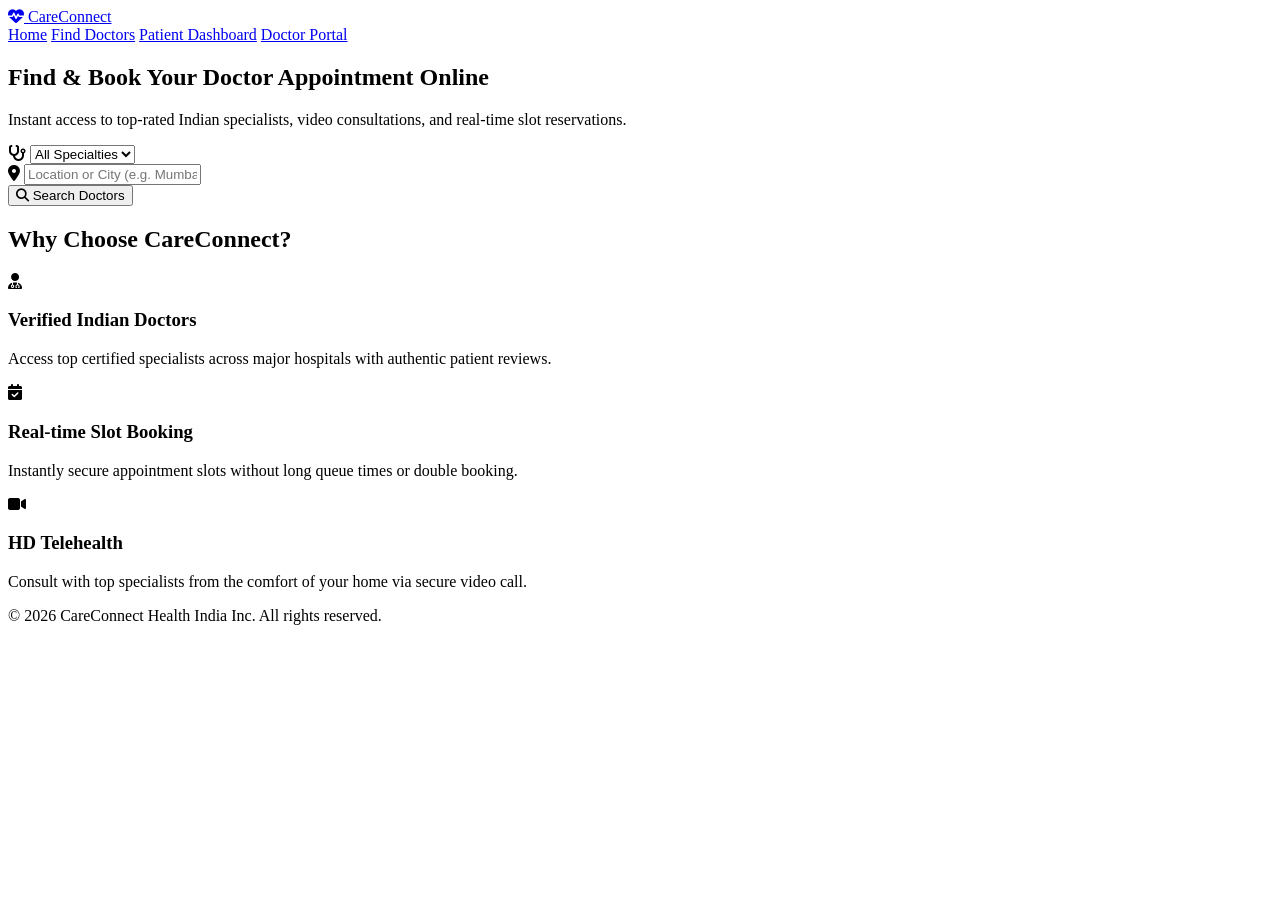
==== index.html @ 7d6b275c "Add files via upload" ====
<!DOCTYPE html>
<html lang="en">
<head>
  <meta charset="UTF-8">
  <meta name="viewport" content="width=device-width, initial-scale=1.0">
  <title>CareConnect - Home</title>
  <link rel="stylesheet" href="css/styles.css">
  <link rel="stylesheet" href="https://cdnjs.cloudflare.com/ajax/libs/font-awesome/6.4.0/css/all.min.css">
</head>
<body>
  <header>
    <div class="nav-container">
      <a href="index.html" class="logo"><i class="fa-solid fa-heart-pulse"></i> CareConnect</a>
      <nav class="nav-links">
        <a href="index.html" class="nav-btn active">Home</a>
        <a href="doctors.html" class="nav-btn">Find Doctors</a>
        <a href="patient-dashboard.html" class="nav-btn">Patient Dashboard</a>
        <a href="doctor-dashboard.html" class="nav-btn">Doctor Portal</a>
      </nav>
    </div>
  </header>

  <main class="container">
    <section class="hero">
      <h1>Find & Book Your Doctor Appointment Online</h1>
      <p>Instant access to top-rated Indian specialists, video consultations, and real-time slot reservations.</p>
      
      <form class="search-box" action="doctors.html" method="GET">
        <div class="input-group">
          <i class="fa-solid fa-stethoscope"></i>
          <select name="specialty" id="specialty-select">
            <option value="all">All Specialties</option>
            <option value="Cardiology">Cardiology</option>
            <option value="Dermatology">Dermatology</option>
            <option value="Pediatrics">Pediatrics</option>
            <option value="Neurology">Neurology</option>
            <option value="Orthopedics">Orthopedics</option>
          </select>
        </div>
        <div class="input-group">
          <i class="fa-solid fa-location-dot"></i>
          <input type="text" placeholder="Location or City (e.g. Mumbai, New Delhi, Bangalore)" name="location">
        </div>
        <button type="submit" class="btn"><i class="fa-solid fa-magnifying-glass"></i> Search Doctors</button>
      </form>
    </section>

    <section class="features">
      <h2>Why Choose CareConnect?</h2>
      <div class="grid-3">
        <div class="card feature-card">
          <i class="fa-solid fa-user-doctor feature-icon"></i>
          <h3>Verified Indian Doctors</h3>
          <p>Access top certified specialists across major hospitals with authentic patient reviews.</p>
        </div>
        <div class="card feature-card">
          <i class="fa-solid fa-calendar-check feature-icon"></i>
          <h3>Real-time Slot Booking</h3>
          <p>Instantly secure appointment slots without long queue times or double booking.</p>
        </div>
        <div class="card feature-card">
          <i class="fa-solid fa-video feature-icon"></i>
          <h3>HD Telehealth</h3>
          <p>Consult with top specialists from the comfort of your home via secure video call.</p>
        </div>
      </div>
    </section>
  </main>

  <footer>
    <p>&copy; 2026 CareConnect Health India Inc. All rights reserved.</p>
  </footer>
</body>
</html>
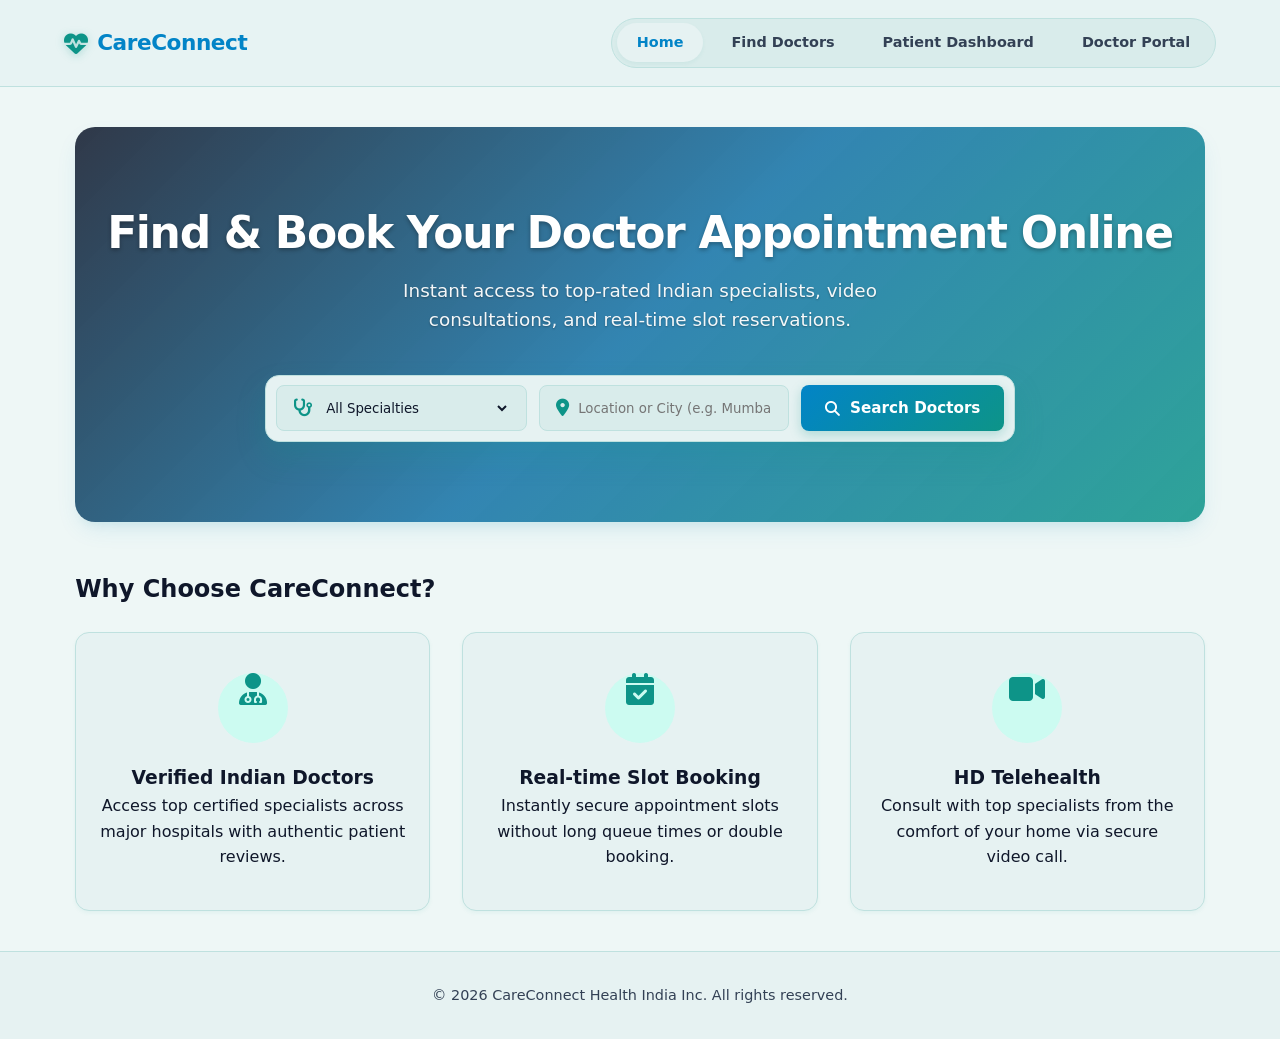
==== commit 211e19fa: "commit" ====
--- a/index.html
+++ b/index.html
@@ -4,7 +4,7 @@
   <meta charset="UTF-8">
   <meta name="viewport" content="width=device-width, initial-scale=1.0">
   <title>CareConnect - Home</title>
-  <link rel="stylesheet" href="css/styles.css">
+  <link rel="stylesheet" href="styles.css">
   <link rel="stylesheet" href="https://cdnjs.cloudflare.com/ajax/libs/font-awesome/6.4.0/css/all.min.css">
 </head>
 <body>
@@ -71,4 +71,4 @@
     <p>&copy; 2026 CareConnect Health India Inc. All rights reserved.</p>
   </footer>
 </body>
-</html>+</html>
--- a/styles.css
+++ b/styles.css
@@ -0,0 +1,513 @@
+/* ==========================================================================
+   CareConnect - Clinical Hospital Theme (Indian Medical UI System)
+   ========================================================================== */
+
+@import url('https://fonts.googleapis.com/css2?family=Plus+Jakarta+Sans:wght@400;500;600;700;800&display=swap');
+
+:root {
+  /* Primary Clinical Colors */
+  --primary: #0284c7;           /* Deep Medical Blue */
+  --primary-hover: #0369a1;     
+  --primary-light: #dbeafe;    
+  
+  --secondary: #0d9488;         /* Clinical Teal/Emerald */
+  --secondary-hover: #0f766e;   
+  --secondary-light: #ccfbf1;   
+  
+  /* Gradients */
+  --accent-gradient: linear-gradient(135deg, #0284c7 0%, #0d9488 100%);
+  --hero-overlay: linear-gradient(135deg, rgba(15, 23, 42, 0.85) 0%, rgba(3, 105, 161, 0.8) 50%, rgba(13, 148, 136, 0.85) 100%);
+  
+  /* Hospital Environment Backgrounds (Soft Colored Tints) */
+  --bg-main: #eef7f6;           /* Soft Medical Mint-Teal Tint */
+  --surface: #e6f2f2;          /* Light Ice-Teal Surface Color */
+  --surface-glass: rgba(230, 242, 242, 0.92);
+  --input-bg: #d9eceb;         /* Slightly darker tint for inputs */
+  
+  /* Text & Borders */
+  --text-main: #0f172a;
+  --text-muted: #334155;
+  --border: #bfe1df;            /* Soft Teal Border */
+  
+  /* Status Colors */
+  --success-bg: #d1fae5;
+  --success-text: #047857;
+  --warning-bg: #fef3c7;
+  --warning-text: #b45309;
+
+  /* Elevation & Effects */
+  --shadow-sm: 0 2px 4px rgba(13, 148, 136, 0.06);
+  --shadow-md: 0 10px 25px -5px rgba(2, 132, 199, 0.12), 0 8px 10px -6px rgba(13, 148, 136, 0.08);
+  --shadow-lg: 0 20px 30px -10px rgba(15, 23, 42, 0.2);
+  --radius-sm: 8px;
+  --radius-md: 14px;
+  --radius-lg: 20px;
+  --transition: all 0.25s cubic-bezier(0.4, 0, 0.2, 1);
+}
+
+/* Base Styles */
+* {
+  box-sizing: border-box;
+  margin: 0;
+  padding: 0;
+  font-family: 'Plus Jakarta Sans', system-ui, -apple-system, sans-serif;
+}
+
+body {
+  background-color: var(--bg-main);
+  color: var(--text-main);
+  line-height: 1.6;
+  display: flex;
+  flex-direction: column;
+  min-height: 100vh;
+}
+
+/* Navigation Header */
+header {
+  background: var(--surface-glass);
+  backdrop-filter: blur(12px);
+  -webkit-backdrop-filter: blur(12px);
+  border-bottom: 1px solid var(--border);
+  position: sticky;
+  top: 0;
+  z-index: 100;
+}
+
+.nav-container {
+  max-width: 1200px;
+  margin: 0 auto;
+  display: flex;
+  justify-content: space-between;
+  align-items: center;
+  padding: 1.1rem 1.5rem;
+}
+
+.logo {
+  font-size: 1.35rem;
+  font-weight: 800;
+  color: var(--primary);
+  text-decoration: none;
+  display: flex;
+  align-items: center;
+  gap: 0.6rem;
+  letter-spacing: -0.02em;
+}
+
+.logo i {
+  font-size: 1.5rem;
+  color: var(--secondary);
+  filter: drop-shadow(0 2px 4px rgba(13, 148, 136, 0.3));
+}
+
+.nav-links {
+  display: flex;
+  gap: 0.5rem;
+  background: var(--input-bg);
+  padding: 0.3rem;
+  border-radius: 99px;
+  border: 1px solid var(--border);
+}
+
+.nav-btn {
+  text-decoration: none;
+  padding: 0.5rem 1.25rem;
+  font-weight: 600;
+  font-size: 0.9rem;
+  color: var(--text-muted);
+  border-radius: 99px;
+  transition: var(--transition);
+}
+
+.nav-btn.active, .nav-btn:hover {
+  background: var(--surface);
+  color: var(--primary);
+  box-shadow: var(--shadow-sm);
+}
+
+.container {
+  max-width: 1200px;
+  margin: 2.5rem auto;
+  padding: 0 1.5rem;
+  flex: 1;
+}
+
+/* Hero Section with Online Medical Background */
+.hero {
+  text-align: center;
+  padding: 5rem 2rem;
+  background: var(--hero-overlay), 
+              url('https://images.unsplash.com/photo-1629909613654-28e377c37b09?auto=format&fit=crop&q=80&w=1600') center/cover no-repeat;
+  color: white;
+  border-radius: var(--radius-lg);
+  box-shadow: var(--shadow-md);
+  margin-bottom: 3rem;
+  position: relative;
+  overflow: hidden;
+}
+
+.hero h1 {
+  font-size: 2.75rem;
+  font-weight: 800;
+  line-height: 1.2;
+  margin-bottom: 1rem;
+  letter-spacing: -0.03em;
+  text-shadow: 0 2px 4px rgba(0,0,0,0.3);
+}
+
+.hero p {
+  color: rgba(255, 255, 255, 0.95);
+  font-size: 1.15rem;
+  max-width: 600px;
+  margin: 0 auto;
+  text-shadow: 0 1px 2px rgba(0,0,0,0.3);
+}
+
+/* Search Bar */
+.search-box {
+  display: flex;
+  gap: 0.75rem;
+  max-width: 750px;
+  margin: 2.5rem auto 0;
+  background: var(--surface);
+  padding: 0.6rem;
+  border-radius: var(--radius-md);
+  box-shadow: 0 15px 30px rgba(13, 148, 136, 0.2);
+  border: 1px solid var(--border);
+}
+
+.input-group {
+  flex: 1;
+  display: flex;
+  align-items: center;
+  background: var(--input-bg);
+  border: 1px solid var(--border);
+  border-radius: var(--radius-sm);
+  padding: 0 1rem;
+}
+
+.input-group i {
+  color: var(--secondary);
+  margin-right: 0.6rem;
+  font-size: 1.1rem;
+}
+
+.input-group select, .input-group input {
+  border: none;
+  outline: none;
+  width: 100%;
+  padding: 0.85rem 0;
+  background: transparent;
+  font-weight: 500;
+  color: var(--text-main);
+}
+
+/* Feature Cards */
+.grid-3 {
+  display: grid;
+  grid-template-columns: repeat(auto-fit, minmax(280px, 1fr));
+  gap: 2rem;
+  margin-top: 1.5rem;
+}
+
+.card {
+  background: var(--surface);
+  border: 1px solid var(--border);
+  border-radius: var(--radius-md);
+  padding: 1.75rem;
+  box-shadow: var(--shadow-sm);
+  transition: var(--transition);
+}
+
+.card:hover {
+  transform: translateY(-4px);
+  box-shadow: var(--shadow-md);
+  border-color: var(--secondary);
+}
+
+.feature-card {
+  text-align: center;
+  padding: 2.5rem 1.5rem;
+}
+
+.feature-icon {
+  font-size: 2rem;
+  color: var(--secondary);
+  background: var(--secondary-light);
+  width: 70px;
+  height: 70px;
+  line-height: 70px;
+  border-radius: 50%;
+  margin: 0 auto 1.25rem;
+}
+
+/* Buttons */
+.btn {
+  background: var(--accent-gradient);
+  color: white;
+  border: none;
+  padding: 0.8rem 1.5rem;
+  border-radius: var(--radius-sm);
+  cursor: pointer;
+  font-weight: 600;
+  font-size: 0.95rem;
+  text-decoration: none;
+  display: inline-flex;
+  align-items: center;
+  justify-content: center;
+  gap: 0.6rem;
+  transition: var(--transition);
+  box-shadow: 0 4px 12px rgba(13, 148, 136, 0.25);
+}
+
+.btn:hover {
+  transform: translateY(-2px);
+  box-shadow: 0 6px 20px rgba(13, 148, 136, 0.35);
+}
+
+.btn-secondary {
+  background: var(--input-bg);
+  color: var(--text-main);
+  border: 1px solid var(--border);
+  box-shadow: none;
+}
+
+.btn-secondary:hover {
+  background: var(--primary-light);
+  color: var(--primary);
+  box-shadow: var(--shadow-sm);
+}
+
+/* Doctor Cards with Dynamic Image Profile Support */
+.search-header {
+  display: flex;
+  justify-content: space-between;
+  align-items: center;
+  margin-bottom: 2rem;
+}
+
+.filter-bar select {
+  padding: 0.65rem 1.25rem;
+  border: 1px solid var(--border);
+  border-radius: var(--radius-sm);
+  background: var(--surface);
+  font-weight: 600;
+  color: var(--text-main);
+  outline: none;
+  box-shadow: var(--shadow-sm);
+}
+
+.doctor-grid {
+  display: grid;
+  grid-template-columns: repeat(auto-fill, minmax(320px, 1fr));
+  gap: 2rem;
+}
+
+.doc-card {
+  display: flex;
+  flex-direction: column;
+  justify-content: space-between;
+}
+
+.doc-header {
+  display: flex;
+  gap: 1.25rem;
+  align-items: center;
+}
+
+/* Dynamic Doctor Image Avatar styling */
+.doc-avatar {
+  width: 70px;
+  height: 70px;
+  border-radius: 50%;
+  object-fit: cover;
+  border: 2px solid var(--secondary);
+  box-shadow: var(--shadow-sm);
+}
+
+.doc-info h3 {
+  font-size: 1.2rem;
+  font-weight: 700;
+}
+
+.badge {
+  display: inline-block;
+  padding: 0.25rem 0.75rem;
+  border-radius: 99px;
+  font-size: 0.8rem;
+  font-weight: 700;
+  background: var(--primary-light);
+  color: var(--primary);
+}
+
+.badge-success {
+  background: var(--success-bg);
+  color: var(--success-text);
+}
+
+.doc-meta {
+  margin-top: 1.25rem;
+  font-size: 0.92rem;
+  color: var(--text-muted);
+  display: flex;
+  flex-direction: column;
+  gap: 0.4rem;
+}
+
+.doc-meta i {
+  color: var(--secondary);
+  width: 20px;
+}
+
+.doc-price {
+  font-size: 1.15rem;
+  font-weight: 800;
+  color: var(--text-main);
+  margin-top: 0.8rem;
+}
+
+/* Modal Styling */
+.modal-overlay {
+  position: fixed;
+  top: 0; left: 0; right: 0; bottom: 0;
+  background: rgba(15, 23, 42, 0.6);
+  backdrop-filter: blur(6px);
+  display: none;
+  justify-content: center;
+  align-items: center;
+  z-index: 200;
+}
+
+.modal-overlay.active {
+  display: flex;
+  animation: fadeIn 0.2s ease;
+}
+
+.modal {
+  background: var(--surface);
+  border: 1px solid var(--border);
+  padding: 2.25rem;
+  border-radius: var(--radius-lg);
+  max-width: 500px;
+  width: 90%;
+  box-shadow: var(--shadow-lg);
+}
+
+.modal-header h3 {
+  font-size: 1.4rem;
+  font-weight: 700;
+}
+
+.close-btn {
+  background: var(--input-bg);
+  border: none;
+  width: 36px;
+  height: 36px;
+  border-radius: 50%;
+  font-size: 1.2rem;
+  cursor: pointer;
+  transition: var(--transition);
+}
+
+.close-btn:hover {
+  background: #fee2e2;
+  color: #ef4444;
+}
+
+.slots-grid {
+  display: grid;
+  grid-template-columns: repeat(3, 1fr);
+  gap: 0.65rem;
+  margin-top: 0.5rem;
+}
+
+.slot-btn {
+  padding: 0.75rem 0.5rem;
+  border: 1px solid var(--border);
+  background: var(--input-bg);
+  border-radius: var(--radius-sm);
+  cursor: pointer;
+  font-weight: 600;
+  font-size: 0.85rem;
+  transition: var(--transition);
+}
+
+.slot-btn:hover {
+  border-color: var(--secondary);
+  color: var(--secondary);
+  background: var(--surface);
+}
+
+.slot-btn.selected {
+  background: var(--secondary);
+  color: white;
+  border-color: var(--secondary);
+  box-shadow: 0 4px 10px rgba(13, 148, 136, 0.3);
+}
+
+/* Data Tables */
+.table-responsive {
+  overflow-x: auto;
+  border-radius: var(--radius-sm);
+  border: 1px solid var(--border);
+}
+
+.table {
+  width: 100%;
+  border-collapse: collapse;
+}
+
+.table th, .table td {
+  text-align: left;
+  padding: 1rem 1.25rem;
+  border-bottom: 1px solid var(--border);
+}
+
+.table th {
+  background: var(--input-bg);
+  color: var(--primary);
+  font-size: 0.75rem;
+  font-weight: 700;
+  text-transform: uppercase;
+  letter-spacing: 0.08em;
+}
+
+.table tr:last-child td {
+  border-bottom: none;
+}
+
+/* Footer */
+footer {
+  text-align: center;
+  padding: 2rem;
+  background: var(--surface);
+  border-top: 1px solid var(--border);
+  color: var(--text-muted);
+  font-size: 0.9rem;
+  font-weight: 500;
+}
+
+/* Utility Animations */
+@keyframes fadeIn {
+  from { opacity: 0; transform: scale(0.96); }
+  to { opacity: 1; transform: scale(1); }
+}
+/* Doctor Grid Container */
+.doctor-grid {
+  display: grid;
+  grid-template-columns: repeat(3, 1fr); /* 3 doctors per row */
+  gap: 20px;                            /* Spacing between cards */
+  margin-top: 20px;
+}
+
+/* Responsive fix for tablets and mobile screens */
+@media (max-width: 992px) {
+  .doctor-grid {
+    grid-template-columns: repeat(2, 1fr); /* 2 columns on tablets */
+  }
+}
+
+@media (max-width: 600px) {
+  .doctor-grid {
+    grid-template-columns: 1fr;           /* 1 column on mobile devices */
+  }
+}
